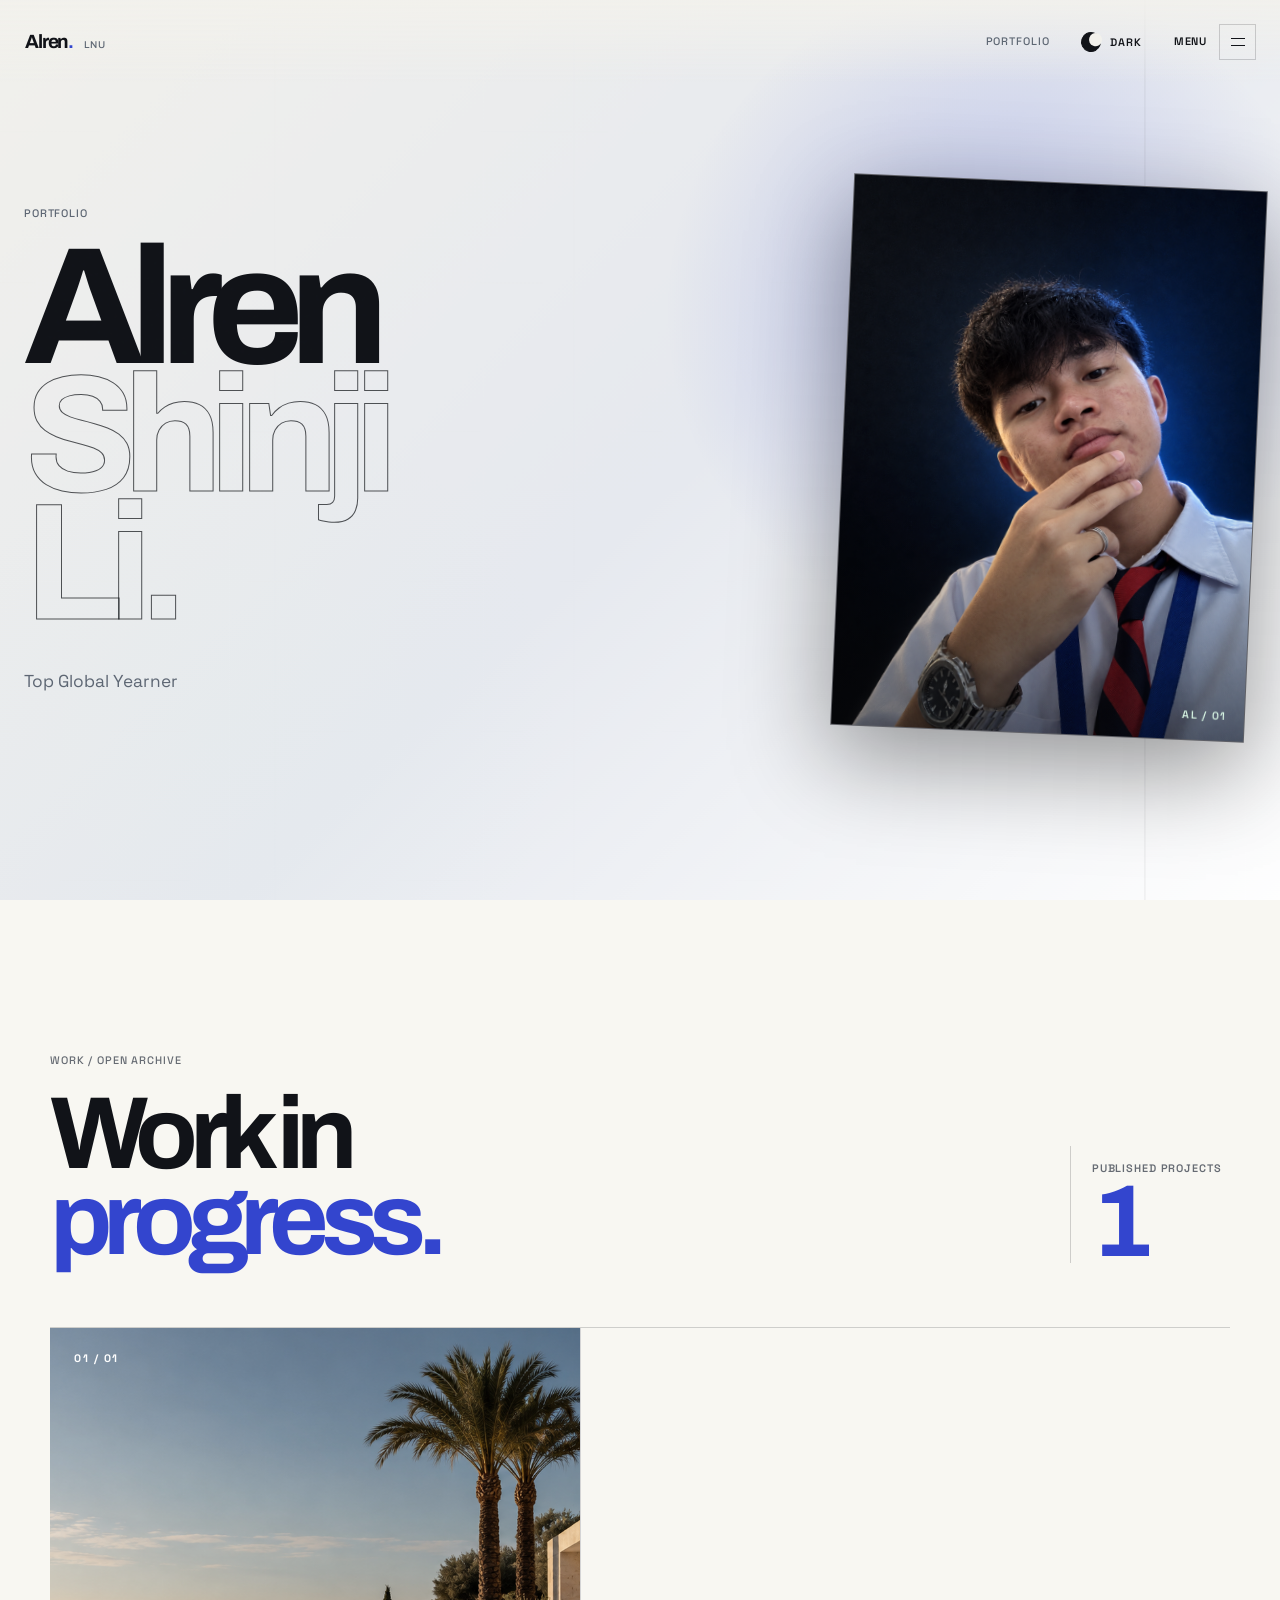
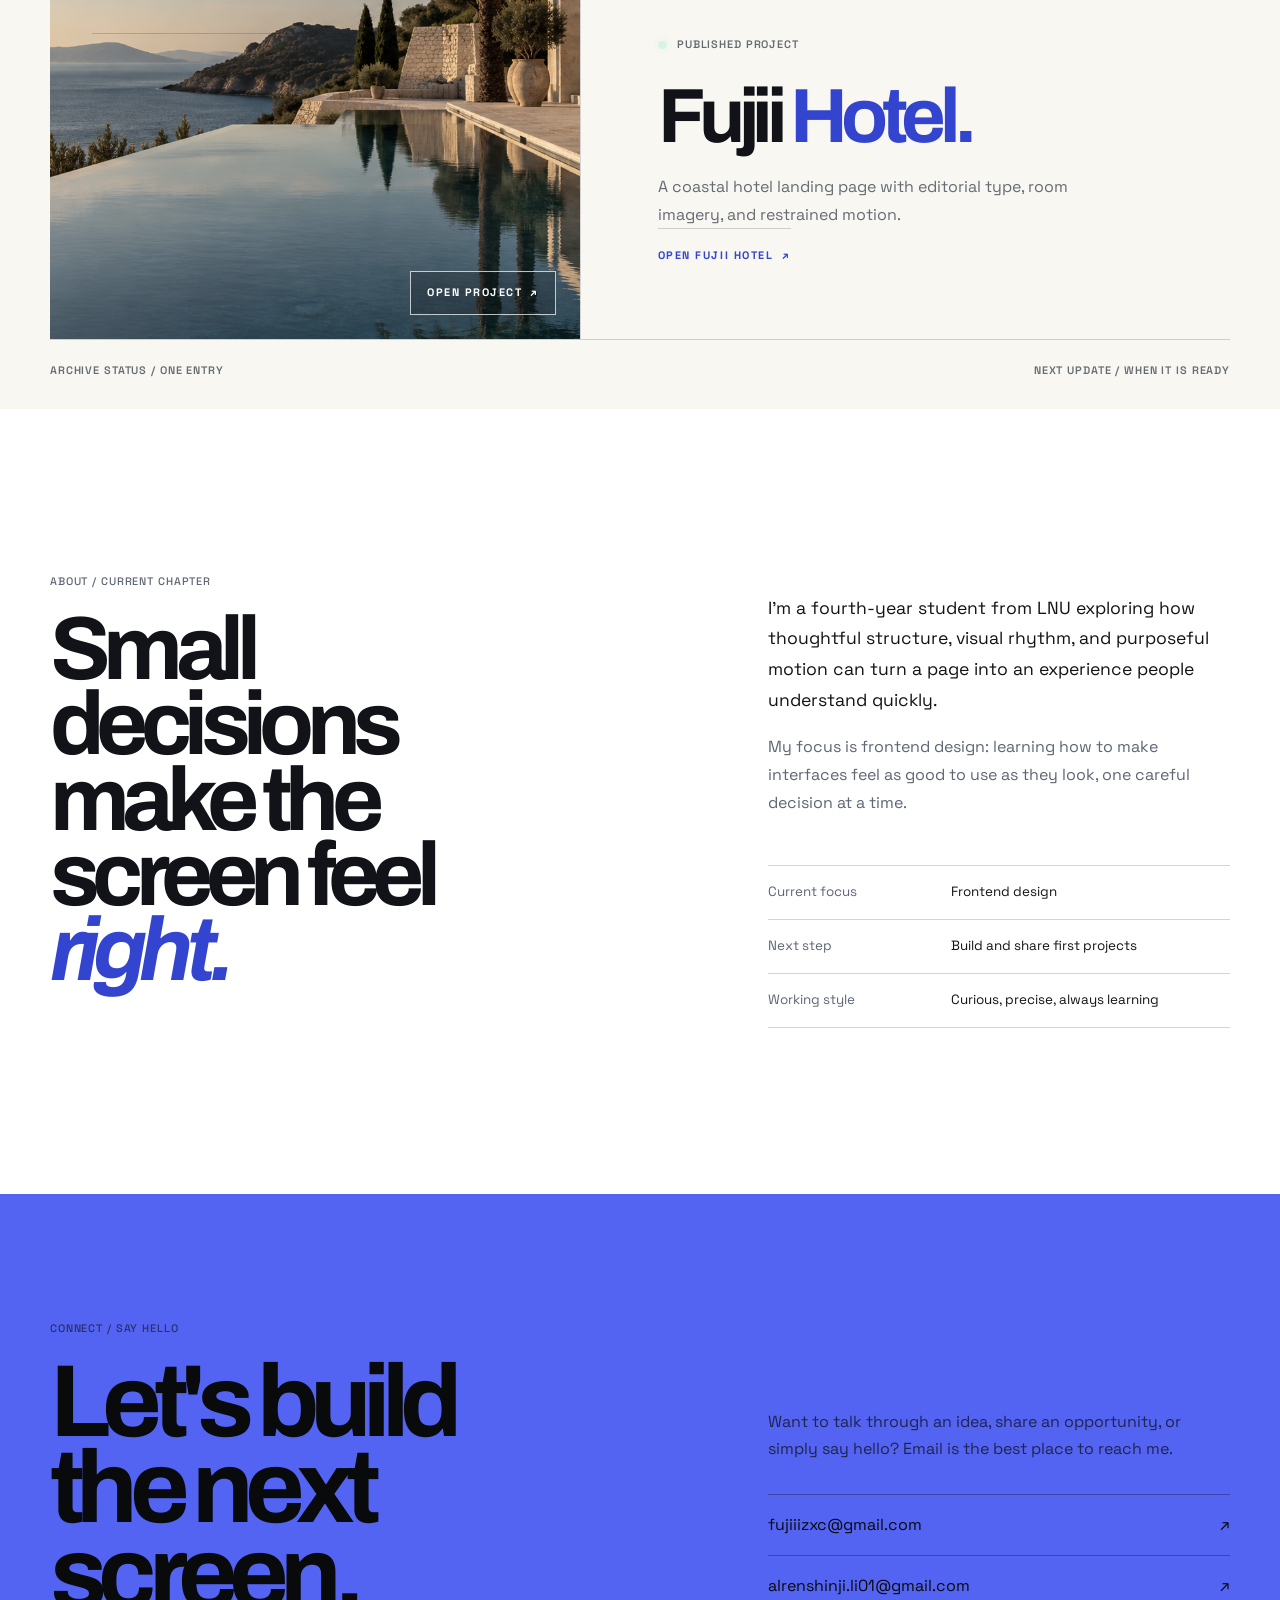
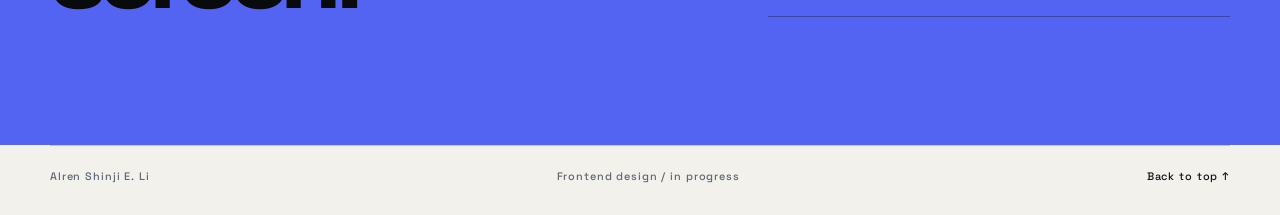
==== Portfolio-Website/index.html @ d0b60530 "Add Hotel project to portfolio" ====
<!doctype html>
<html lang="en" class="no-js" data-theme="dark">
  <head>
    <meta charset="UTF-8" />
    <meta name="viewport" content="width=device-width, initial-scale=1.0" />
    <meta
      name="description"
      content="Portfolio of Alren Shinji E. Li, a fourth-year LNU student focused on frontend design."
    />
    <meta name="theme-color" content="#090a0c" />
    <title>Alren Shinji E. Li — Frontend Design</title>
    <link rel="preconnect" href="https://fonts.googleapis.com" />
    <link rel="preconnect" href="https://fonts.gstatic.com" crossorigin />
    <link
      href="https://fonts.googleapis.com/css2?family=Archivo:wght@400;500;600;700&family=Space+Grotesk:wght@400;500;600;700&display=swap"
      rel="stylesheet"
    />
    <link rel="stylesheet" href="styles.css" />
    <script src="script.js" defer></script>
  </head>

  <body>
    <a class="skip-link" href="#main-content">Skip to content</a>
    <div class="page-noise" aria-hidden="true"></div>

    <header class="site-header">
      <div class="header-inner">
        <a class="brand" href="#top" aria-label="Alren Shinji E. Li home">
          <span class="brand-name">Alren<span class="brand-dot">.</span></span>
          <span class="brand-role">LNU</span>
        </a>

        <p class="header-date">Portfolio</p>

        <button
          class="theme-toggle"
          type="button"
          data-theme-toggle
          aria-pressed="false"
          aria-label="Switch to light mode"
        >
          <span class="theme-toggle-mark" aria-hidden="true"></span>
          <span class="theme-toggle-label" data-theme-label>Light</span>
        </button>

        <button
          class="menu-toggle"
          type="button"
          aria-expanded="false"
          aria-controls="site-menu"
          aria-label="Open menu"
        >
          <span class="menu-toggle-label">Menu</span>
          <span class="menu-toggle-icon" aria-hidden="true"><i></i><i></i></span>
        </button>
      </div>

      <nav class="site-menu" id="site-menu" aria-label="Main navigation">
        <div class="site-menu-inner">
          <div class="menu-aside">
            <p class="menu-kicker">Navigation</p>
            <p class="menu-note">Move through the current chapter, one section at a time.</p>
            <p class="menu-theme-state">
              Appearance / <span data-theme-status>Dark</span>
            </p>
          </div>

          <div class="menu-links">
            <a class="menu-link" href="#work">
              <span class="menu-link-index">01</span>
              <span class="menu-link-main">Work</span>
              <span class="menu-link-description">Open archive</span>
              <span class="menu-link-arrow" aria-hidden="true">&#8599;</span>
            </a>
            <a class="menu-link" href="#about">
              <span class="menu-link-index">02</span>
              <span class="menu-link-main">About</span>
              <span class="menu-link-description">Current chapter</span>
              <span class="menu-link-arrow" aria-hidden="true">&#8599;</span>
            </a>
            <a class="menu-link" href="#contact">
              <span class="menu-link-index">03</span>
              <span class="menu-link-main">Connect</span>
              <span class="menu-link-description">Start a conversation</span>
              <span class="menu-link-arrow" aria-hidden="true">&#8599;</span>
            </a>
          </div>

          <div class="menu-footer">
            <span>Alren Shinji E. Li</span>
            <a
              href="https://mail.google.com/mail/?view=cm&amp;fs=1&amp;to=fujiiizxc%40gmail.com"
              target="_blank"
              rel="noopener noreferrer"
            >Email me</a>
          </div>
        </div>
      </nav>
    </header>

    <main id="main-content">
      <section class="hero" id="top" aria-labelledby="hero-title">
        <div class="hero-backdrop" aria-hidden="true"></div>
        <div class="hero-grid">
          <div class="hero-copy">
            <p class="eyebrow" data-reveal>Portfolio</p>
            <h1 id="hero-title" data-reveal>
              Alren
              <span class="hero-outline">Shinji<br />Li.</span>
            </h1>
            <p class="hero-dek" data-reveal>
              Top Global Yearner
            </p>
          </div>

          <div class="hero-media-wrap" data-reveal>
            <div class="hero-media-frame" data-tilt>
              <img
                src="assets/alren-hero.png"
                alt="Portrait of Alren Shinji E. Li"
                width="1024"
                height="1365"
              />
              <div class="hero-media-overlay" aria-hidden="true"></div>
              <div class="hero-media-mark" aria-hidden="true">AL / 01</div>
            </div>
          </div>
        </div>
      </section>

      <section class="work-section" id="work" aria-labelledby="work-title">
        <div class="section-inner">
          <div class="work-heading" data-reveal>
            <div>
              <p class="eyebrow">Work / open archive</p>
              <h2 id="work-title">Work in <em>progress.</em></h2>
            </div>
      <div class="work-count" aria-label="One published project">
        <span>Published projects</span>
        <strong>1</strong>
      </div>
    </div>

    <a
      class="work-board project-board"
      data-reveal
      href="../Hotel/index.html"
      aria-label="Open Fujii Hotel project"
    >
      <div class="work-board-visual project-board-visual">
        <img
          src="../Hotel/assets/hotel-hero.png"
          alt="Sunlit coastal terrace and infinity pool at Fujii Hotel"
          width="1536"
          height="864"
        />
        <span class="project-board-index">01 / 01</span>
        <span class="project-board-open">Open project <span aria-hidden="true">&#8599;</span></span>
      </div>
      <div class="work-board-copy project-board-copy">
        <p class="work-status"><span class="work-status-dot"></span>Published project</p>
        <h3>Fujii <em>Hotel.</em></h3>
        <p>A coastal hotel landing page with editorial type, room imagery, and restrained motion.</p>
        <span class="project-board-cta">Open Fujii Hotel <span aria-hidden="true">&#8599;</span></span>
      </div>
    </a>

    <div class="work-footer" data-reveal>
      <span>Archive status / one entry</span>
      <span>Next update / when it is ready</span>
    </div>
        </div>
      </section>

      <section class="about-section" id="about" aria-labelledby="about-title">
        <div class="section-inner about-layout">
          <div class="about-statement" data-reveal>
            <p class="eyebrow">About / current chapter</p>
            <h2 id="about-title">Small decisions make the screen feel <em>right.</em></h2>
          </div>

          <div class="about-copy" data-reveal>
            <p class="about-lead">
              I&#39;m a fourth-year student from LNU exploring how thoughtful structure, visual rhythm,
              and purposeful motion can turn a page into an experience people understand quickly.
            </p>
            <p>
              My focus is frontend design: learning how to make interfaces feel as good to use as
              they look, one careful decision at a time.
            </p>
            <dl class="about-facts">
              <div>
                <dt>Current focus</dt>
                <dd>Frontend design</dd>
              </div>
              <div>
                <dt>Next step</dt>
                <dd>Build and share first projects</dd>
              </div>
              <div>
                <dt>Working style</dt>
                <dd>Curious, precise, always learning</dd>
              </div>
            </dl>
          </div>
        </div>
      </section>

      <section class="contact-section" id="contact" aria-labelledby="contact-title">
        <div class="section-inner contact-layout" data-reveal>
          <div>
            <p class="eyebrow">Connect / say hello</p>
            <h2 id="contact-title">Let&#39;s build the next screen.</h2>
          </div>
          <div class="contact-copy">
            <p>
              Want to talk through an idea, share an opportunity, or simply say hello? Email is the
              best place to reach me.
            </p>
            <div class="email-list">
              <a
                href="https://mail.google.com/mail/?view=cm&amp;fs=1&amp;to=fujiiizxc%40gmail.com"
                target="_blank"
                rel="noopener noreferrer"
              >fujiiizxc@gmail.com <span aria-hidden="true">&#8599;</span></a>
              <a
                href="https://mail.google.com/mail/?view=cm&amp;fs=1&amp;to=alrenshinji.li01%40gmail.com"
                target="_blank"
                rel="noopener noreferrer"
              >alrenshinji.li01@gmail.com <span aria-hidden="true">&#8599;</span></a>
            </div>
          </div>
        </div>
      </section>
    </main>

    <footer class="site-footer">
      <div class="footer-inner">
        <span>Alren Shinji E. Li</span>
        <span>Frontend design / in progress</span>
        <a href="#top">Back to top &#8593;</a>
      </div>
    </footer>
  </body>
</html>
---- Portfolio-Website/styles.css ----
:root {
  color-scheme: dark;
  --night: #090a0c;
  --night-soft: #111318;
  --ink: #f1f1ed;
  --ink-dark: #111318;
  --muted: #9299a6;
  --line-dark: rgba(241, 241, 237, 0.18);
  --paper: #efeee9;
  --paper-soft: #f8f7f2;
  --line-light: rgba(17, 19, 24, 0.2);
  --blue: #6171ff;
  --blue-deep: #4756eb;
  --blue-soft: #bac2ff;
  --green: #c9f4dc;
  --accent-ink: #090a0c;
  --outline-ink: rgba(241, 241, 237, 0.75);
  --hero-mid: #10121a;
  --font-display: 'Archivo', Arial, sans-serif;
  --font-body: 'Space Grotesk', Arial, sans-serif;
  --ease-out: cubic-bezier(0.215, 0.61, 0.355, 1);
  --ease: ease;
}

html[data-theme='light'] {
  color-scheme: light;
  --night: #f2f1ec;
  --night-soft: #ffffff;
  --ink: #111318;
  --ink-dark: #111318;
  --muted: #5d6673;
  --line-dark: rgba(17, 19, 24, 0.18);
  --paper: #f8f7f2;
  --paper-soft: #ffffff;
  --line-light: rgba(17, 19, 24, 0.18);
  --blue: #5364f2;
  --blue-deep: #3345ce;
  --blue-soft: #3345ce;
  --green: #d7f5e3;
  --outline-ink: rgba(17, 19, 24, 0.72);
  --hero-mid: #e6e9ef;
}

* {
  box-sizing: border-box;
}

html {
  scroll-behavior: smooth;
  scroll-padding-top: 5rem;
}

body {
  min-width: 320px;
  margin: 0;
  overflow-x: hidden;
  color: var(--ink);
  background: var(--night);
  font-family: var(--font-body);
  font-size: 1rem;
  line-height: 1.55;
  -webkit-font-smoothing: antialiased;
}

::selection {
  color: var(--accent-ink);
  background: var(--green);
}

a {
  color: inherit;
  text-decoration: none;
}

button {
  color: inherit;
  font: inherit;
}

button,
a {
  -webkit-tap-highlight-color: transparent;
}

.page-noise {
  position: fixed;
  z-index: 60;
  inset: 0;
  pointer-events: none;
  opacity: 0.05;
  background-image: url("data:image/svg+xml,%3Csvg viewBox='0 0 180 180' xmlns='http://www.w3.org/2000/svg'%3E%3Cfilter id='n'%3E%3CfeTurbulence type='fractalNoise' baseFrequency='.95' numOctaves='4' stitchTiles='stitch'/%3E%3C/filter%3E%3Crect width='100%25' height='100%25' filter='url(%23n)' opacity='.55'/%3E%3C/svg%3E");
  mix-blend-mode: soft-light;
}

.skip-link {
  position: fixed;
  z-index: 100;
  top: 1rem;
  left: 1rem;
  padding: 0.75rem 1rem;
  color: var(--accent-ink);
  background: var(--green);
  transform: translateY(-180%);
  transition: transform 180ms var(--ease);
}

.skip-link:focus {
  transform: translateY(0);
}

.site-header {
  position: fixed;
  z-index: 50;
  top: 0;
  right: 0;
  left: 0;
  color: var(--ink);
  background: linear-gradient(180deg, rgba(9, 10, 12, 0.82), rgba(9, 10, 12, 0));
  transition: color 180ms var(--ease), background 180ms var(--ease);
}

html[data-theme='light'] .site-header {
  background: linear-gradient(180deg, rgba(242, 241, 236, 0.92), rgba(242, 241, 236, 0));
}

.header-inner {
  display: grid;
  width: min(100% - 48px, 1360px);
  min-height: 84px;
  margin: 0 auto;
  grid-template-columns: 1fr auto auto auto;
  align-items: center;
  gap: 2rem;
}

.brand {
  display: inline-flex;
  align-items: baseline;
  justify-self: start;
  gap: 0.7rem;
  padding: 0.45rem 0.65rem;
  margin: -0.45rem -0.65rem;
  border: 1px solid transparent;
  font-family: var(--font-display);
  transition: border-color 180ms var(--ease), background-color 180ms var(--ease);
}

.brand-name {
  font-size: 1.2rem;
  font-weight: 700;
  letter-spacing: -0.06em;
}

.brand-dot {
  color: var(--blue-soft);
}

.brand-role,
.header-date,
.menu-toggle-label,
.eyebrow,
.hero-meta,
.media-caption,
.hero-bottom,
.footer-inner,
.menu-kicker,
.menu-footer {
  font-size: 0.68rem;
  font-weight: 600;
  letter-spacing: 0.08em;
  line-height: 1.2;
  text-transform: uppercase;
}

.brand-role {
  color: var(--muted);
  font-size: 0.62rem;
  font-weight: 500;
}

.header-date {
  justify-self: center;
  margin: 0;
  color: var(--muted);
  font-weight: 500;
}

.menu-toggle {
  display: inline-flex;
  align-items: center;
  justify-self: end;
  gap: 0.75rem;
  min-width: 44px;
  min-height: 44px;
  padding: 0.65rem 0;
  border: 0;
  background: transparent;
  cursor: pointer;
  font-size: 0.68rem;
  letter-spacing: 0.08em;
  text-transform: uppercase;
}

.menu-toggle-icon {
  display: grid;
  width: 2.3rem;
  height: 2.3rem;
  align-content: center;
  gap: 0.35rem;
  padding: 0 0.65rem;
  border: 1px solid var(--line-dark);
}

.menu-toggle-icon i {
  display: block;
  width: 100%;
  height: 1px;
  background: currentColor;
  transition: transform 180ms var(--ease), opacity 180ms var(--ease);
}

.menu-open .menu-toggle-icon i:first-child {
  transform: translateY(3px) rotate(45deg);
}

.menu-open .menu-toggle-icon i:last-child {
  transform: translateY(-3px) rotate(-45deg);
}

.theme-toggle {
  display: inline-flex;
  min-width: 44px;
  min-height: 44px;
  align-items: center;
  justify-self: end;
  gap: 0.55rem;
  padding: 0.55rem 0;
  border: 0;
  background: transparent;
  cursor: pointer;
  font-size: 0.68rem;
  font-weight: 600;
  letter-spacing: 0.08em;
  text-transform: uppercase;
}

.theme-toggle-mark {
  position: relative;
  display: block;
  width: 1.25rem;
  height: 1.25rem;
  border: 1px solid currentColor;
  border-radius: 50%;
  transition: background-color 180ms var(--ease), transform 180ms var(--ease);
}

.theme-toggle-mark::after {
  position: absolute;
  top: -0.22rem;
  right: -0.22rem;
  width: 0.78rem;
  height: 0.78rem;
  content: '';
  border-radius: 50%;
  background: var(--night);
  transition: transform 180ms var(--ease), background-color 180ms var(--ease);
}

html[data-theme='light'] .theme-toggle-mark {
  background: currentColor;
  transform: rotate(18deg);
}

html[data-theme='light'] .theme-toggle-mark::after {
  transform: translate(-0.18rem, 0.18rem);
}

.site-menu {
  position: fixed;
  z-index: -1;
  inset: 0;
  display: flex;
  justify-content: flex-end;
  visibility: hidden;
  color: var(--ink);
  background: rgba(9, 10, 12, 0.66);
  backdrop-filter: blur(12px);
  opacity: 0;
  pointer-events: none;
  transform: translateY(-12px);
  transition: opacity 220ms var(--ease-out), transform 220ms var(--ease-out), visibility 220ms;
}

html[data-theme='light'] .site-menu {
  background: rgba(242, 241, 236, 0.68);
}

.menu-open .site-menu {
  z-index: -1;
  visibility: visible;
  opacity: 1;
  pointer-events: auto;
  transform: translateY(0);
}

.site-menu-inner {
  position: relative;
  display: grid;
  width: min(100%, 1040px);
  min-height: 100%;
  margin-left: auto;
  grid-template-columns: minmax(150px, 0.55fr) minmax(0, 1.45fr);
  grid-template-rows: 1fr auto;
  gap: 2rem 5vw;
  padding: clamp(7rem, 14vh, 10rem) clamp(24px, 6vw, 96px) 2.5rem;
  border-left: 1px solid var(--line-dark);
  background: var(--night-soft);
  transform: translateX(18px);
  transition: transform 260ms var(--ease-out);
}

.menu-open .site-menu-inner {
  transform: translateX(0);
}

.menu-kicker {
  margin: 0 0 2rem;
  color: var(--muted);
}

.menu-aside {
  display: flex;
  max-width: 12rem;
  flex-direction: column;
}

.menu-note {
  max-width: 12rem;
  margin: 0;
  color: var(--muted);
  font-size: 0.9rem;
  line-height: 1.55;
}

.menu-theme-state {
  margin: auto 0 0;
  color: var(--muted);
  font-size: 0.68rem;
  font-weight: 600;
  letter-spacing: 0.08em;
  text-transform: uppercase;
}

.menu-theme-state span {
  color: var(--ink);
}

.menu-links {
  align-self: center;
}

.menu-link {
  display: flex;
  align-items: baseline;
  gap: clamp(0.8rem, 2vw, 2rem);
  padding: 1.1rem 0;
  border-bottom: 1px solid var(--line-dark);
  font-family: var(--font-display);
  font-size: clamp(2.8rem, 6.8vw, 6.8rem);
  font-weight: 700;
  letter-spacing: -0.09em;
  line-height: 0.92;
  transition: color 180ms var(--ease), padding-left 180ms var(--ease), border-color 180ms var(--ease);
}

.menu-link-index {
  min-width: 2.1rem;
  color: var(--muted);
  font-family: var(--font-body);
  font-size: 0.7rem;
  font-weight: 600;
  letter-spacing: 0;
}

.menu-link-main {
  flex: 1;
}

.menu-link-description {
  max-width: 8rem;
  color: var(--muted);
  font-family: var(--font-body);
  font-size: 0.68rem;
  font-weight: 500;
  letter-spacing: 0.02em;
  line-height: 1.35;
  text-transform: uppercase;
}

.menu-link-arrow {
  color: var(--blue-soft);
  font-family: var(--font-body);
  font-size: 1.2rem;
  font-weight: 400;
  letter-spacing: 0;
  transition: transform 180ms var(--ease);
}

.menu-link:focus-visible {
  padding-left: 0.7rem;
  color: var(--ink);
}

.menu-link:focus-visible .menu-link-arrow {
  transform: translate(0.25rem, -0.25rem);
}

@media (hover: hover) and (pointer: fine) {
  .menu-link:hover {
    padding-left: 0.7rem;
    color: var(--ink);
  }

  .menu-link:hover .menu-link-arrow {
    transform: translate(0.25rem, -0.25rem);
  }
}

.menu-footer {
  display: flex;
  grid-column: 1 / -1;
  align-self: end;
  justify-content: space-between;
  gap: 1rem;
  padding-top: 1.5rem;
  border-top: 1px solid var(--line-dark);
  color: var(--muted);
}

.menu-footer a {
  color: var(--ink);
  text-decoration: underline;
  text-underline-offset: 0.25rem;
}

.hero {
  position: relative;
  display: grid;
  min-height: 100svh;
  align-items: center;
  overflow: hidden;
  background: var(--night);
}

.hero-backdrop {
  position: absolute;
  inset: 0;
  background:
    radial-gradient(circle at 77% 35%, rgba(57, 78, 220, 0.26), transparent 28%),
    radial-gradient(circle at 19% 80%, rgba(201, 244, 220, 0.05), transparent 26%),
    linear-gradient(135deg, var(--night) 0%, var(--hero-mid) 52%, var(--night-soft) 100%);
  transform: translate3d(0, var(--hero-shift, 0px), 0) scale(1.04);
  will-change: transform;
}

.hero-backdrop::before,
.hero-backdrop::after {
  position: absolute;
  content: '';
  pointer-events: none;
}

.hero-backdrop::before {
  inset: 0;
  opacity: 0.5;
  background-image: linear-gradient(rgba(241, 241, 237, 0.06) 1px, transparent 1px),
    linear-gradient(90deg, rgba(241, 241, 237, 0.06) 1px, transparent 1px);
  background-size: 9rem 9rem;
  mask-image: linear-gradient(90deg, black, transparent 76%);
}

.hero-backdrop::after {
  top: 0;
  right: 12%;
  bottom: 0;
  width: 1px;
  background: var(--line-dark);
  box-shadow: 9rem 0 0 var(--line-dark);
  opacity: 0.42;
}

.hero-grid {
  position: relative;
  z-index: 1;
  display: grid;
  width: min(100% - 48px, 1360px);
  min-height: 100svh;
  margin: 0 auto;
  grid-template-columns: minmax(0, 1.25fr) minmax(320px, 0.75fr);
  align-items: center;
  gap: clamp(3rem, 10vw, 12rem);
  padding: 8rem 0 5rem;
}

.hero-copy {
  max-width: 820px;
}

.eyebrow {
  margin: 0 0 1.5rem;
  color: var(--muted);
  font-weight: 500;
}

.hero h1,
h2,
h3 {
  margin-top: 0;
  font-family: var(--font-display);
  font-weight: 700;
  letter-spacing: -0.085em;
}

.hero h1 {
  max-width: 8.5ch;
  margin-bottom: 2.4rem;
  color: var(--ink);
  font-size: clamp(5rem, 13vw, 13rem);
  line-height: 0.77;
}

.hero-outline {
  color: transparent;
  -webkit-text-stroke: 1px var(--outline-ink);
}

.hero-dek {
  max-width: 28rem;
  margin: 0 0 2.8rem;
  color: var(--muted);
  font-size: clamp(1rem, 1.35vw, 1.16rem);
  line-height: 1.7;
}

.hero-meta {
  display: flex;
  align-items: center;
  gap: 1rem;
  width: fit-content;
  padding-top: 1rem;
  border-top: 1px solid var(--line-dark);
  color: var(--muted);
}

.hero-meta strong {
  color: var(--ink);
  font-weight: 500;
  letter-spacing: 0.03em;
  text-transform: none;
}

.hero-media-wrap {
  position: relative;
  width: min(100%, 470px);
  justify-self: end;
  padding-bottom: 2rem;
}

.hero-media-frame {
  position: relative;
  width: 100%;
  aspect-ratio: 0.75;
  overflow: hidden;
  border: 1px solid rgba(241, 241, 237, 0.35);
  background: #11131d;
  box-shadow: 0 30px 90px rgba(0, 0, 0, 0.4);
  transform: perspective(1100px) rotate(2.5deg) translate3d(var(--pointer-x, 0px), var(--pointer-y, 0px), 0);
  transition: transform 240ms var(--ease-out);
  will-change: transform;
}

.hero-media-frame img {
  width: 100%;
  height: 100%;
  object-fit: cover;
  object-position: center center;
  filter: saturate(0.92) contrast(1.04);
  transform: scale(1.03);
  transition: transform 500ms var(--ease-out);
}

@media (hover: hover) and (pointer: fine) {
  .hero-media-frame:hover img {
    transform: scale(1.07);
  }
}

.hero-media-overlay {
  position: absolute;
  inset: 0;
  background: linear-gradient(180deg, transparent 55%, rgba(9, 10, 12, 0.52));
  pointer-events: none;
}

.hero-media-mark {
  position: absolute;
  right: 1.1rem;
  bottom: 1rem;
  color: var(--green);
  font-family: var(--font-body);
  font-size: 0.68rem;
  font-weight: 600;
  letter-spacing: 0.12em;
}

.media-caption {
  display: flex;
  justify-content: space-between;
  gap: 1rem;
  margin-top: 0.8rem;
  color: var(--muted);
  font-size: 0.62rem;
}

.hero-bottom {
  position: absolute;
  z-index: 2;
  right: 24px;
  bottom: 1.8rem;
  left: 24px;
  display: grid;
  grid-template-columns: auto 1fr auto;
  align-items: center;
  gap: 1rem;
  color: var(--muted);
  font-weight: 500;
}

.scroll-line {
  position: relative;
  display: block;
  height: 1px;
  background: var(--line-dark);
}

.scroll-line::after {
  position: absolute;
  top: -1px;
  left: 0;
  width: 28%;
  height: 3px;
  content: '';
  background: var(--blue);
  animation: scroll-pulse 2.4s ease-in-out infinite;
}

.hero-bottom-note {
  max-width: 240px;
  text-align: right;
  text-transform: none;
}

.work-section {
  --work-bg: var(--night-soft);
  --work-surface: #171b24;
  --work-ink: var(--ink);
  --work-muted: #9ca5b3;
  --work-line: var(--line-dark);
  --work-accent: var(--blue-soft);
  color: var(--work-ink);
  background: var(--work-bg);
  transition: color 220ms var(--ease), background-color 220ms var(--ease);
}

html[data-theme='light'] .work-section {
  --work-bg: var(--paper);
  --work-surface: var(--paper-soft);
  --work-ink: var(--ink-dark);
  --work-muted: #666b73;
  --work-line: var(--line-light);
  --work-accent: var(--blue-deep);
}

.section-inner {
  width: min(100% - 48px, 1180px);
  margin: 0 auto;
}

.work-heading {
  display: grid;
  grid-template-columns: minmax(0, 1.12fr) minmax(250px, 0.88fr);
  align-items: end;
  gap: 5rem;
  padding: clamp(6rem, 12vw, 10rem) 0 4rem;
  border-bottom: 1px solid var(--work-line);
}

.work-heading .eyebrow {
  margin: 0 0 1.5rem;
  color: var(--work-muted);
}

.work-heading h2 {
  max-width: 8.7ch;
  margin-bottom: 0;
  color: var(--work-ink);
}

h2 {
  margin-bottom: 0;
  font-size: clamp(3.8rem, 8vw, 8.5rem);
  line-height: 0.84;
}

.work-heading h2 em,
.work-board-copy h3 em {
  color: var(--work-accent);
  font-style: normal;
}

.work-count {
  display: grid;
  justify-self: end;
  min-width: 10rem;
  align-self: end;
  gap: 0.65rem;
  padding: 1rem 0 0.2rem 1.3rem;
  border-left: 1px solid var(--work-line);
}

.work-count span,
.work-footer,
.work-status,
.work-board-caption {
  color: var(--work-muted);
  font-size: 0.68rem;
  font-weight: 600;
  letter-spacing: 0.08em;
  line-height: 1.2;
  text-transform: uppercase;
}

.work-count strong {
  color: var(--work-accent);
  font-family: var(--font-display);
  font-size: clamp(4rem, 8vw, 7rem);
  font-weight: 700;
  letter-spacing: -0.1em;
  line-height: 0.72;
}

.work-board {
  display: grid;
  grid-template-columns: minmax(240px, 0.9fr) minmax(0, 1.1fr);
  min-height: min(68vh, 620px);
  border-bottom: 1px solid var(--work-line);
}

.project-board {
  color: inherit;
  text-decoration: none;
  cursor: pointer;
  transition: background-color 400ms var(--ease);
}

.project-board:focus-visible {
  outline: 2px solid var(--work-accent);
  outline-offset: 6px;
}

.work-board-visual {
  position: relative;
  display: grid;
  overflow: hidden;
  min-height: 360px;
  place-items: center;
  border-right: 1px solid var(--work-line);
  background: var(--work-surface);
}

.project-board-visual {
  isolation: isolate;
  padding: 0;
}

.project-board-visual::before {
  display: none;
}

.project-board-visual::after {
  top: 0;
  right: 0;
  bottom: 0;
  left: 0;
  z-index: 1;
  height: auto;
  background: linear-gradient(180deg, transparent 42%, rgba(0, 0, 0, 0.62));
}

.project-board-visual img {
  position: absolute;
  inset: 0;
  z-index: 0;
  width: 100%;
  height: 100%;
  object-fit: cover;
  object-position: center;
  filter: saturate(0.84);
  transform: scale(1.01);
  transition: transform 700ms var(--ease), filter 700ms var(--ease);
}

.project-board-index,
.project-board-open {
  position: absolute;
  z-index: 2;
  color: #fff;
  font-size: 0.68rem;
  font-weight: 700;
  letter-spacing: 0.14em;
  line-height: 1.2;
  text-transform: uppercase;
}

.project-board-index {
  top: 1.5rem;
  left: 1.5rem;
}

.project-board-open {
  right: 1.5rem;
  bottom: 1.5rem;
  display: inline-flex;
  align-items: center;
  gap: 0.5rem;
  min-height: 44px;
  padding: 0.75rem 1rem;
  border: 1px solid rgba(255, 255, 255, 0.72);
  background: rgba(10, 12, 16, 0.22);
  transition: color 300ms var(--ease), background-color 300ms var(--ease), border-color 300ms var(--ease);
}

.work-board-visual::before,
.work-board-visual::after {
  position: absolute;
  content: '';
  pointer-events: none;
}

.work-board-visual::before {
  inset: 12%;
  border: 1px solid var(--work-line);
  border-radius: 50%;
  transform: rotate(-16deg) scaleX(1.25);
}

.work-board-visual::after {
  top: 50%;
  right: 8%;
  left: 8%;
  height: 1px;
  background: var(--work-line);
}

.work-board-zero {
  position: relative;
  z-index: 1;
  color: transparent;
  font-family: var(--font-display);
  font-size: clamp(8rem, 22vw, 19rem);
  font-weight: 700;
  letter-spacing: -0.13em;
  line-height: 0.7;
  -webkit-text-stroke: 1px var(--work-accent);
  transform: translateX(-0.12em);
}

.work-board-rule {
  position: absolute;
  top: 15%;
  bottom: 15%;
  left: 50%;
  z-index: 1;
  width: 1px;
  background: var(--work-line);
}

.work-board-caption {
  position: absolute;
  right: 1.5rem;
  bottom: 1.5rem;
  z-index: 1;
}

.work-board-copy {
  display: flex;
  max-width: 38rem;
  flex-direction: column;
  align-self: end;
  padding: clamp(2rem, 6vw, 6rem);
}

.work-status {
  display: inline-flex;
  align-items: center;
  gap: 0.65rem;
  width: fit-content;
  margin: 0 0 2rem;
}

.work-status-dot {
  display: block;
  width: 0.55rem;
  height: 0.55rem;
  border-radius: 50%;
  background: var(--green);
  box-shadow: 0 0 0 5px color-mix(in srgb, var(--green) 16%, transparent);
}

.work-board-copy h3 {
  max-width: 9ch;
  margin: 0 0 1.4rem;
  color: var(--work-ink);
  font-size: clamp(2.8rem, 6vw, 6.3rem);
  line-height: 0.88;
}

.work-board-copy > p:last-child {
  max-width: 28rem;
  margin: 0;
  color: var(--work-muted);
  line-height: 1.7;
}

.project-board-copy > p:last-of-type {
  max-width: 28rem;
  margin: 0;
  color: var(--work-muted);
  line-height: 1.7;
}

.project-board-cta {
  display: inline-flex;
  align-items: center;
  gap: 0.55rem;
  width: fit-content;
  margin-top: auto;
  padding-top: 1.25rem;
  border-top: 1px solid var(--work-line);
  color: var(--work-accent);
  font-size: 0.68rem;
  font-weight: 700;
  letter-spacing: 0.14em;
  line-height: 1.2;
  text-transform: uppercase;
}

@media (hover: hover) and (pointer: fine) {
  .project-board:hover .project-board-visual img {
    filter: saturate(1);
    transform: scale(1.055);
  }

  .project-board:hover .project-board-open {
    border-color: var(--work-accent);
    background: var(--work-accent);
    color: var(--work-bg);
  }
}

.work-footer {
  display: flex;
  justify-content: space-between;
  gap: 1rem;
  padding: 1.5rem 0 2rem;
  color: var(--work-muted);
}

.about-section {
  color: var(--ink);
  background: var(--night-soft);
}

.about-layout {
  display: grid;
  grid-template-columns: minmax(0, 1.1fr) minmax(280px, 0.9fr);
  gap: clamp(4rem, 12vw, 12rem);
  padding: clamp(6rem, 13vw, 12rem) 0;
}

.about-statement h2 {
  max-width: 9.2ch;
  font-size: clamp(3.8rem, 7vw, 7.4rem);
}

.about-statement h2 em {
  color: var(--blue-soft);
}

.about-copy {
  align-self: end;
  max-width: 35rem;
}

.about-copy p {
  color: var(--muted);
  line-height: 1.75;
}

.about-copy .about-lead {
  color: var(--ink);
  font-size: 1.1rem;
}

.about-facts {
  margin: 3rem 0 0;
  border-top: 1px solid var(--line-dark);
}

.about-facts > div {
  display: grid;
  grid-template-columns: 0.75fr 1.25fr;
  gap: 1rem;
  padding: 1rem 0;
  border-bottom: 1px solid var(--line-dark);
}

.about-facts dt,
.about-facts dd {
  margin: 0;
  font-size: 0.84rem;
}

.about-facts dt {
  color: var(--muted);
}

.about-facts dd {
  color: var(--ink);
}

.contact-section {
  color: var(--accent-ink);
  background: var(--blue);
}

.contact-layout {
  display: grid;
  grid-template-columns: minmax(0, 1.1fr) minmax(280px, 0.9fr);
  gap: clamp(4rem, 12vw, 12rem);
  align-items: end;
  padding: clamp(5rem, 10vw, 9rem) 0;
}

.contact-layout h2 {
  max-width: 8.5ch;
  font-size: clamp(4rem, 8vw, 8rem);
}

.contact-layout .eyebrow {
  color: rgba(9, 10, 12, 0.58);
}

.contact-copy {
  max-width: 34rem;
}

.contact-copy > p {
  margin: 0 0 2rem;
  color: rgba(9, 10, 12, 0.7);
  line-height: 1.7;
}

.email-list {
  border-top: 1px solid rgba(9, 10, 12, 0.32);
}

.email-list a {
  display: flex;
  align-items: center;
  justify-content: space-between;
  gap: 1rem;
  padding: 1.1rem 0;
  border-bottom: 1px solid rgba(9, 10, 12, 0.32);
  font-size: clamp(0.82rem, 1.5vw, 1rem);
  transition: padding 180ms var(--ease), color 180ms var(--ease);
}

.email-list a:hover {
  padding-left: 0.5rem;
  color: var(--ink);
}

.site-footer {
  color: var(--muted);
  background: var(--night);
}

.footer-inner {
  display: flex;
  width: min(100% - 48px, 1180px);
  justify-content: space-between;
  gap: 1rem;
  margin: 0 auto;
  padding: 1.5rem 0 2rem;
  border-top: 1px solid var(--line-dark);
  font-weight: 500;
  text-transform: none;
}

.footer-inner a {
  color: var(--ink);
}

.js [data-reveal] {
  opacity: 0;
  transform: translateY(18px);
}

.js [data-reveal].is-visible {
  opacity: 1;
  transform: translateY(0);
  transition: opacity 520ms var(--ease-out), transform 520ms var(--ease-out);
}

.js .hero-copy [data-reveal]:nth-child(2) {
  transition-delay: 90ms;
}

.js .hero-copy [data-reveal]:nth-child(3) {
  transition-delay: 150ms;
}

.js .hero-copy [data-reveal]:nth-child(4) {
  transition-delay: 210ms;
}

.js .hero-media-wrap {
  transition-delay: 160ms;
}

@keyframes scroll-pulse {
  0%,
  100% {
    opacity: 0.35;
    transform: scaleX(0.75);
    transform-origin: left;
  }
  50% {
    opacity: 1;
    transform: scaleX(1);
    transform-origin: left;
  }
}

a:focus-visible,
button:focus-visible {
  outline: 3px solid var(--green);
  outline-offset: 5px;
}

.work-section a:focus-visible,
.contact-section a:focus-visible {
  outline-color: var(--ink-dark);
}

@media (max-width: 900px) {
  .hero-grid {
    grid-template-columns: minmax(0, 1fr) minmax(260px, 0.7fr);
    gap: 3rem;
  }

  .hero h1 {
    font-size: clamp(5rem, 13vw, 8rem);
  }

  .work-heading,
  .about-layout,
  .contact-layout {
    gap: 3rem;
  }

  .work-board {
    grid-template-columns: 1fr;
  }

  .work-board-visual {
    min-height: 320px;
    border-right: 0;
    border-bottom: 1px solid var(--work-line);
  }
}

@media (max-width: 680px) {
  .header-inner,
  .hero-grid,
  .section-inner,
  .footer-inner {
    width: min(100% - 36px, 560px);
  }

  .header-inner {
    min-height: 72px;
    grid-template-columns: 1fr auto auto;
  }

  .header-date,
  .brand-role,
  .theme-toggle-label {
    display: none;
  }

  .theme-toggle {
    justify-self: end;
  }

  .site-menu-inner {
    width: 100%;
    grid-template-columns: 1fr;
    grid-template-rows: auto 1fr auto;
    gap: 2rem;
    padding: 6rem 18px 1.5rem;
    border-left: 0;
  }

  .menu-aside {
    max-width: none;
  }

  .menu-note {
    max-width: 18rem;
  }

  .menu-theme-state {
    margin-top: 1.5rem;
  }

  .menu-link-description {
    display: none;
  }

  .menu-link {
    font-size: clamp(3rem, 15vw, 5.5rem);
  }

  .hero-grid {
    min-height: auto;
    grid-template-columns: 1fr;
    gap: 4rem;
    padding: 8rem 0 7rem;
  }

  .hero h1 {
    max-width: 8ch;
    margin-bottom: 1.8rem;
    font-size: clamp(4.8rem, 21vw, 7.6rem);
  }

  .hero-dek {
    max-width: 26rem;
    margin-bottom: 2rem;
  }

  .hero-media-wrap {
    width: min(100%, 430px);
    justify-self: center;
  }

  .hero-bottom {
    right: 18px;
    bottom: 1.2rem;
    left: 18px;
    grid-template-columns: auto 1fr;
  }

  .hero-bottom-note {
    display: none;
  }

  .work-heading,
  .about-layout,
  .contact-layout {
    grid-template-columns: 1fr;
    gap: 2.7rem;
  }

  .work-heading {
    padding: 5.5rem 0 3rem;
  }

  .work-count {
    width: 100%;
    justify-self: stretch;
    grid-template-columns: 1fr auto;
    align-items: end;
    padding: 1rem 0 0;
    border-top: 1px solid var(--work-line);
    border-left: 0;
  }

  h2,
  .about-statement h2,
  .contact-layout h2 {
    max-width: 10ch;
    font-size: clamp(3.6rem, 17vw, 6.2rem);
  }

  .work-board {
    min-height: auto;
  }

  .work-board-visual {
    min-height: 260px;
  }

  .work-board-copy {
    padding: 3rem 0 4rem;
  }

  .work-footer {
    align-items: flex-start;
    flex-direction: column;
    gap: 0.7rem;
  }

  .about-layout,
  .contact-layout {
    padding: 5.5rem 0;
  }

  .about-facts > div {
    grid-template-columns: 0.9fr 1.1fr;
  }

  .footer-inner {
    align-items: flex-start;
    flex-direction: column;
    line-height: 1.4;
  }

}

@media (prefers-reduced-motion: reduce) {
  html {
    scroll-behavior: auto;
  }

  .skip-link,
  .site-header,
  .brand,
  .menu-toggle-icon i,
  .theme-toggle-mark,
  .theme-toggle-mark::after,
  .site-menu,
  .site-menu-inner,
  .menu-link,
  .menu-link-arrow,
  .hero-backdrop,
  .hero-media-frame,
  .hero-media-frame img,
  .scroll-line::after,
  .work-section,
  .project-board,
  .project-board-visual img,
  .project-board-open,
  .email-list a,
  .js [data-reveal],
  .js [data-reveal].is-visible {
    animation: none;
    transition: none;
  }

  .js [data-reveal],
  .js [data-reveal].is-visible {
    opacity: 1;
    transform: none;
  }

  .project-board:hover .project-board-visual img {
    filter: saturate(0.84);
    transform: scale(1.01);
  }
}
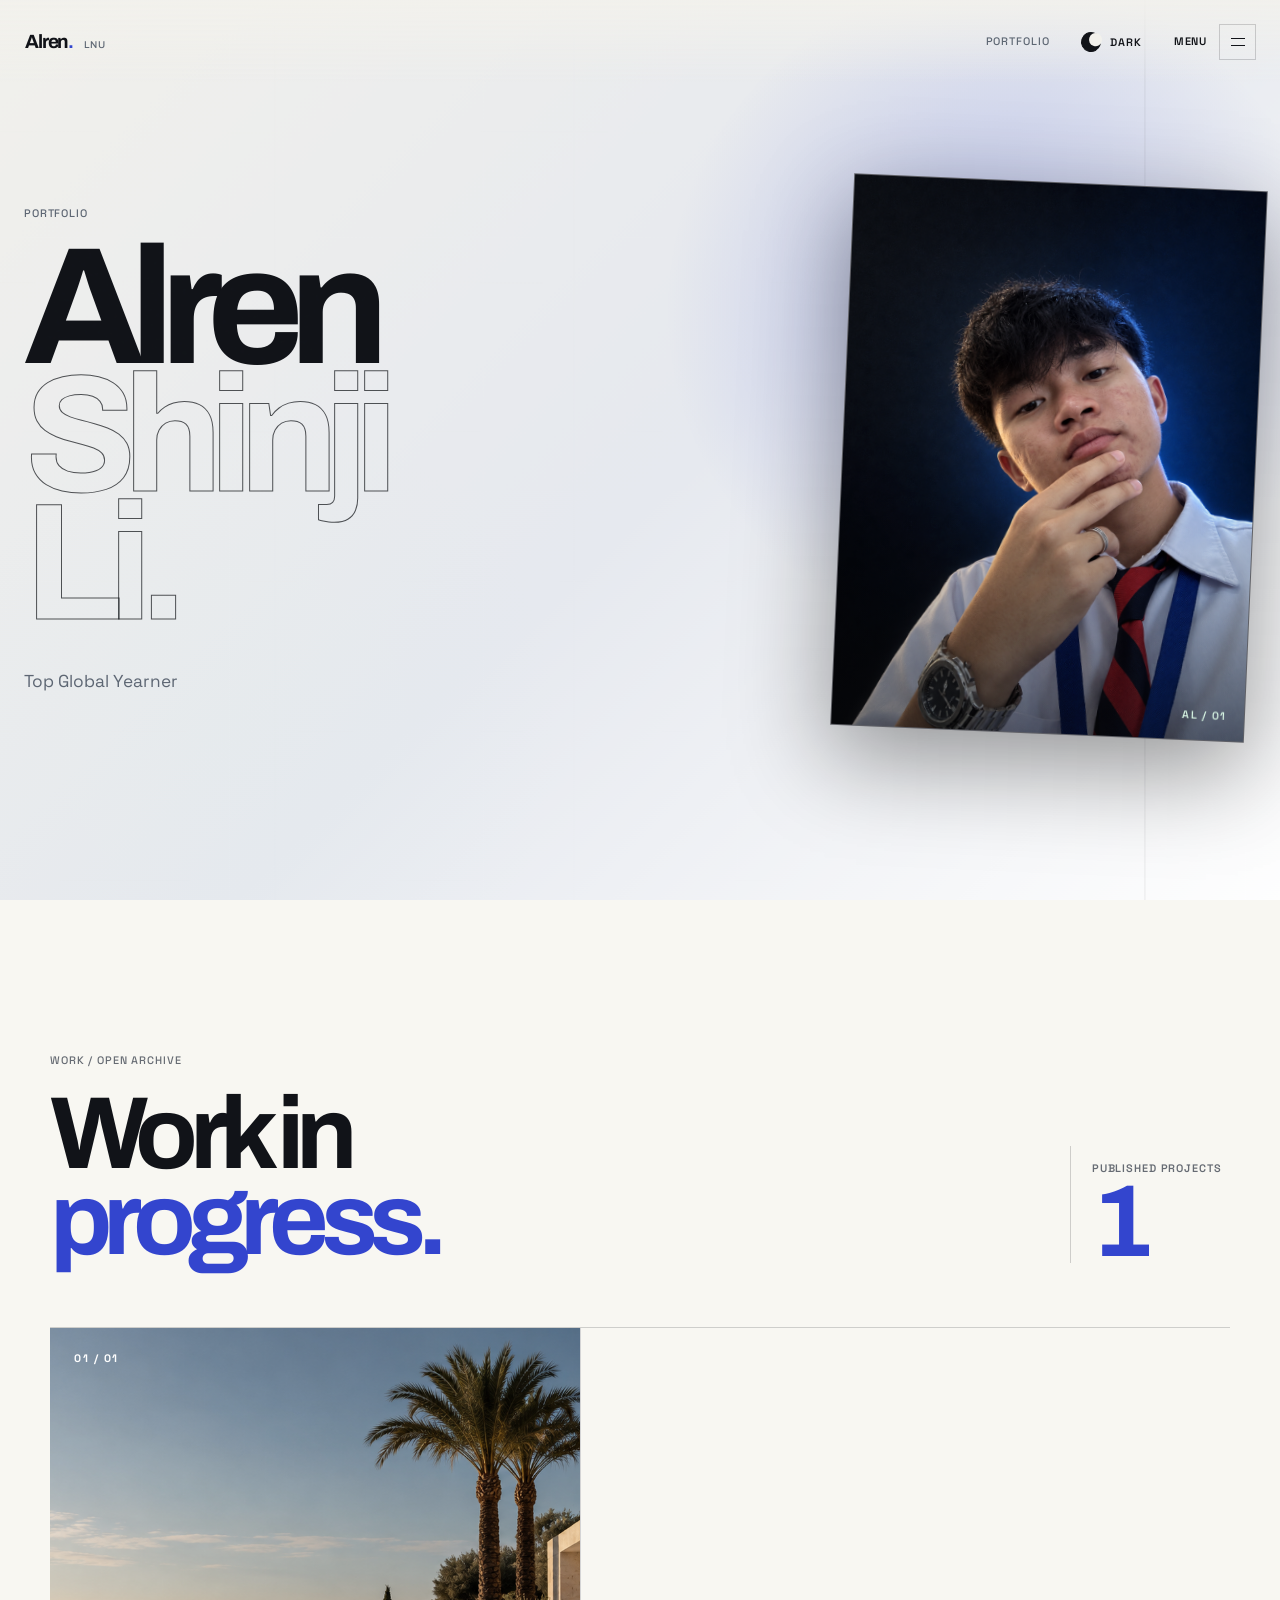
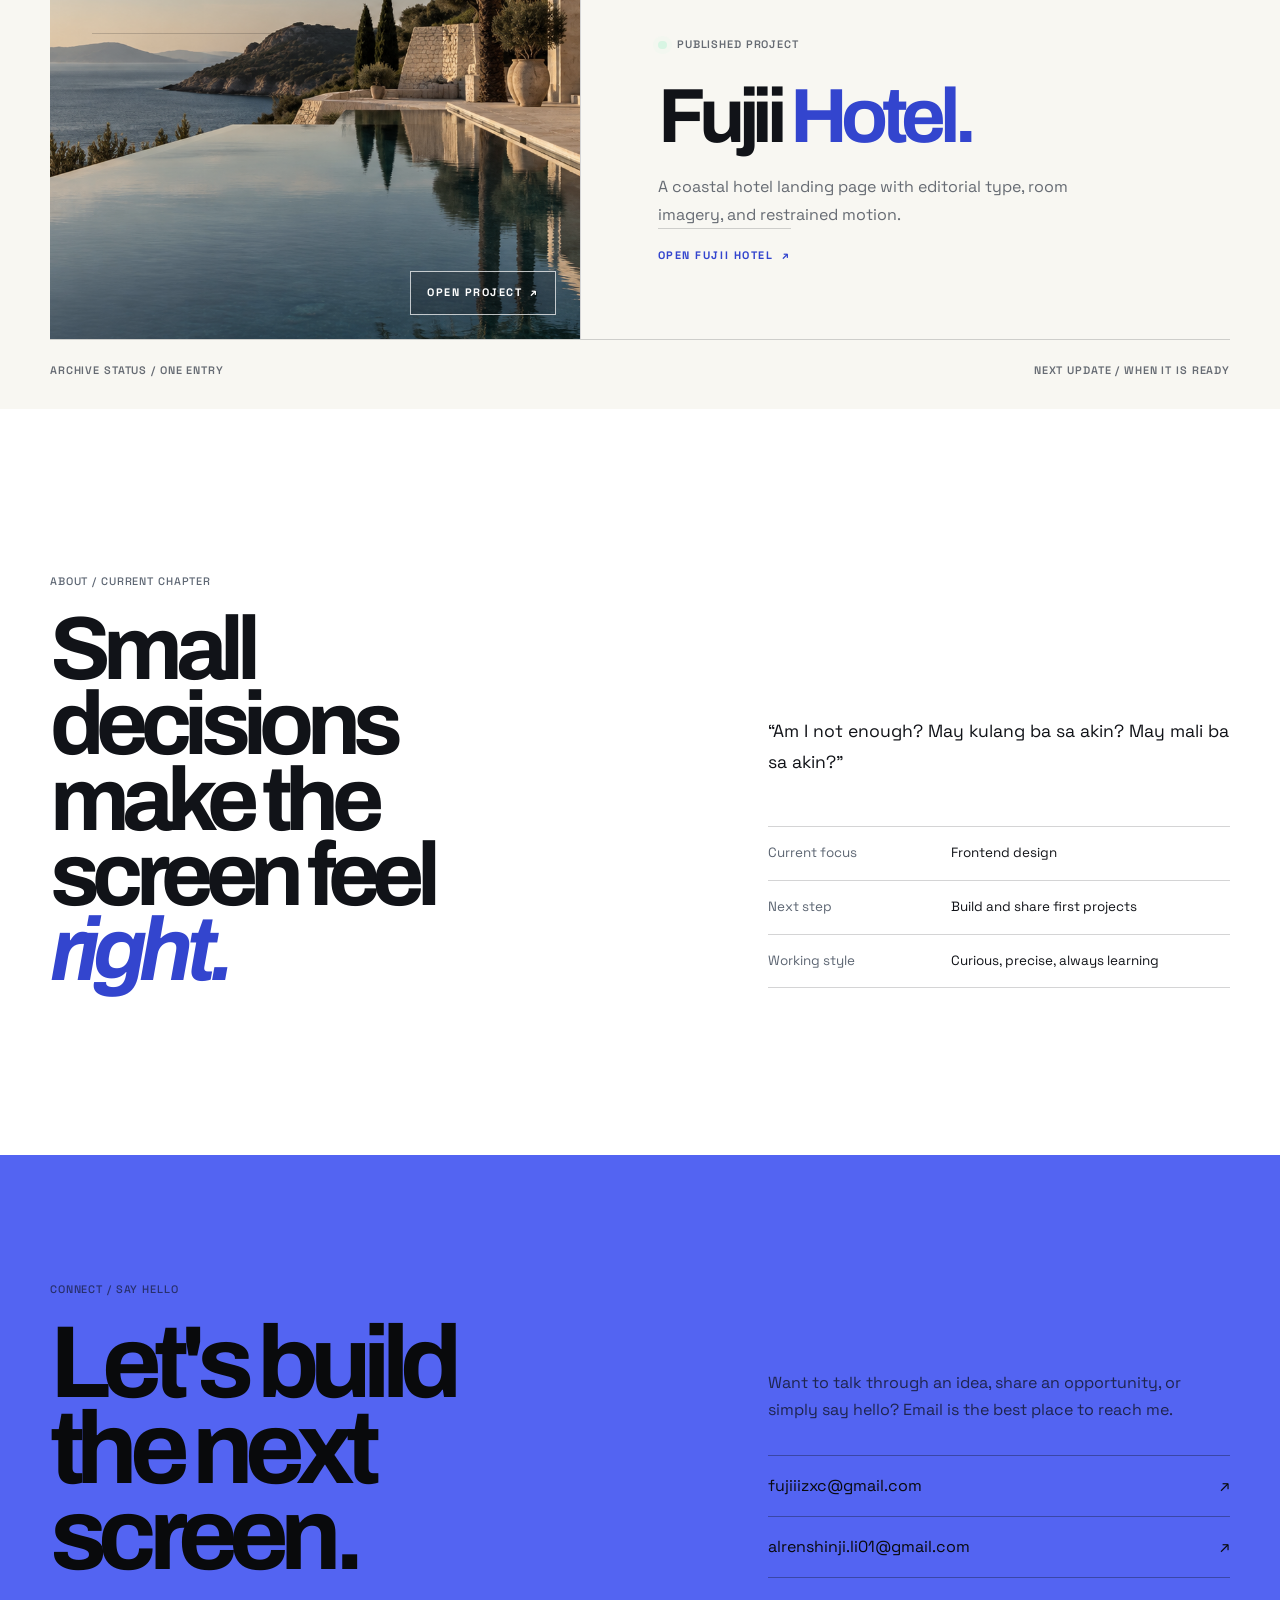
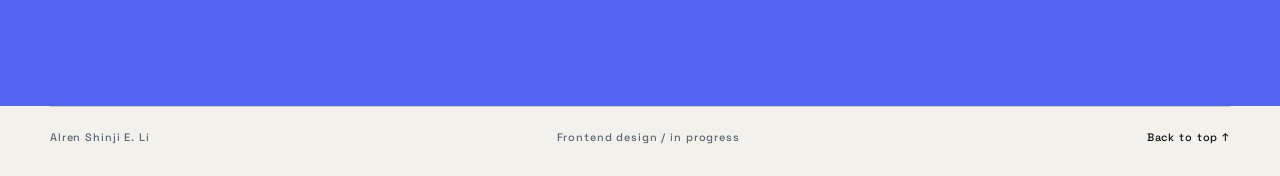
==== commit 755c5e50: "Update portfolio about copy" ====
--- a/Portfolio-Website/index.html
+++ b/Portfolio-Website/index.html
@@ -181,12 +181,7 @@
 
           <div class="about-copy" data-reveal>
             <p class="about-lead">
-              I&#39;m a fourth-year student from LNU exploring how thoughtful structure, visual rhythm,
-              and purposeful motion can turn a page into an experience people understand quickly.
-            </p>
-            <p>
-              My focus is frontend design: learning how to make interfaces feel as good to use as
-              they look, one careful decision at a time.
+              “Am I not enough? May kulang ba sa akin? May mali ba sa akin?”
             </p>
             <dl class="about-facts">
               <div>
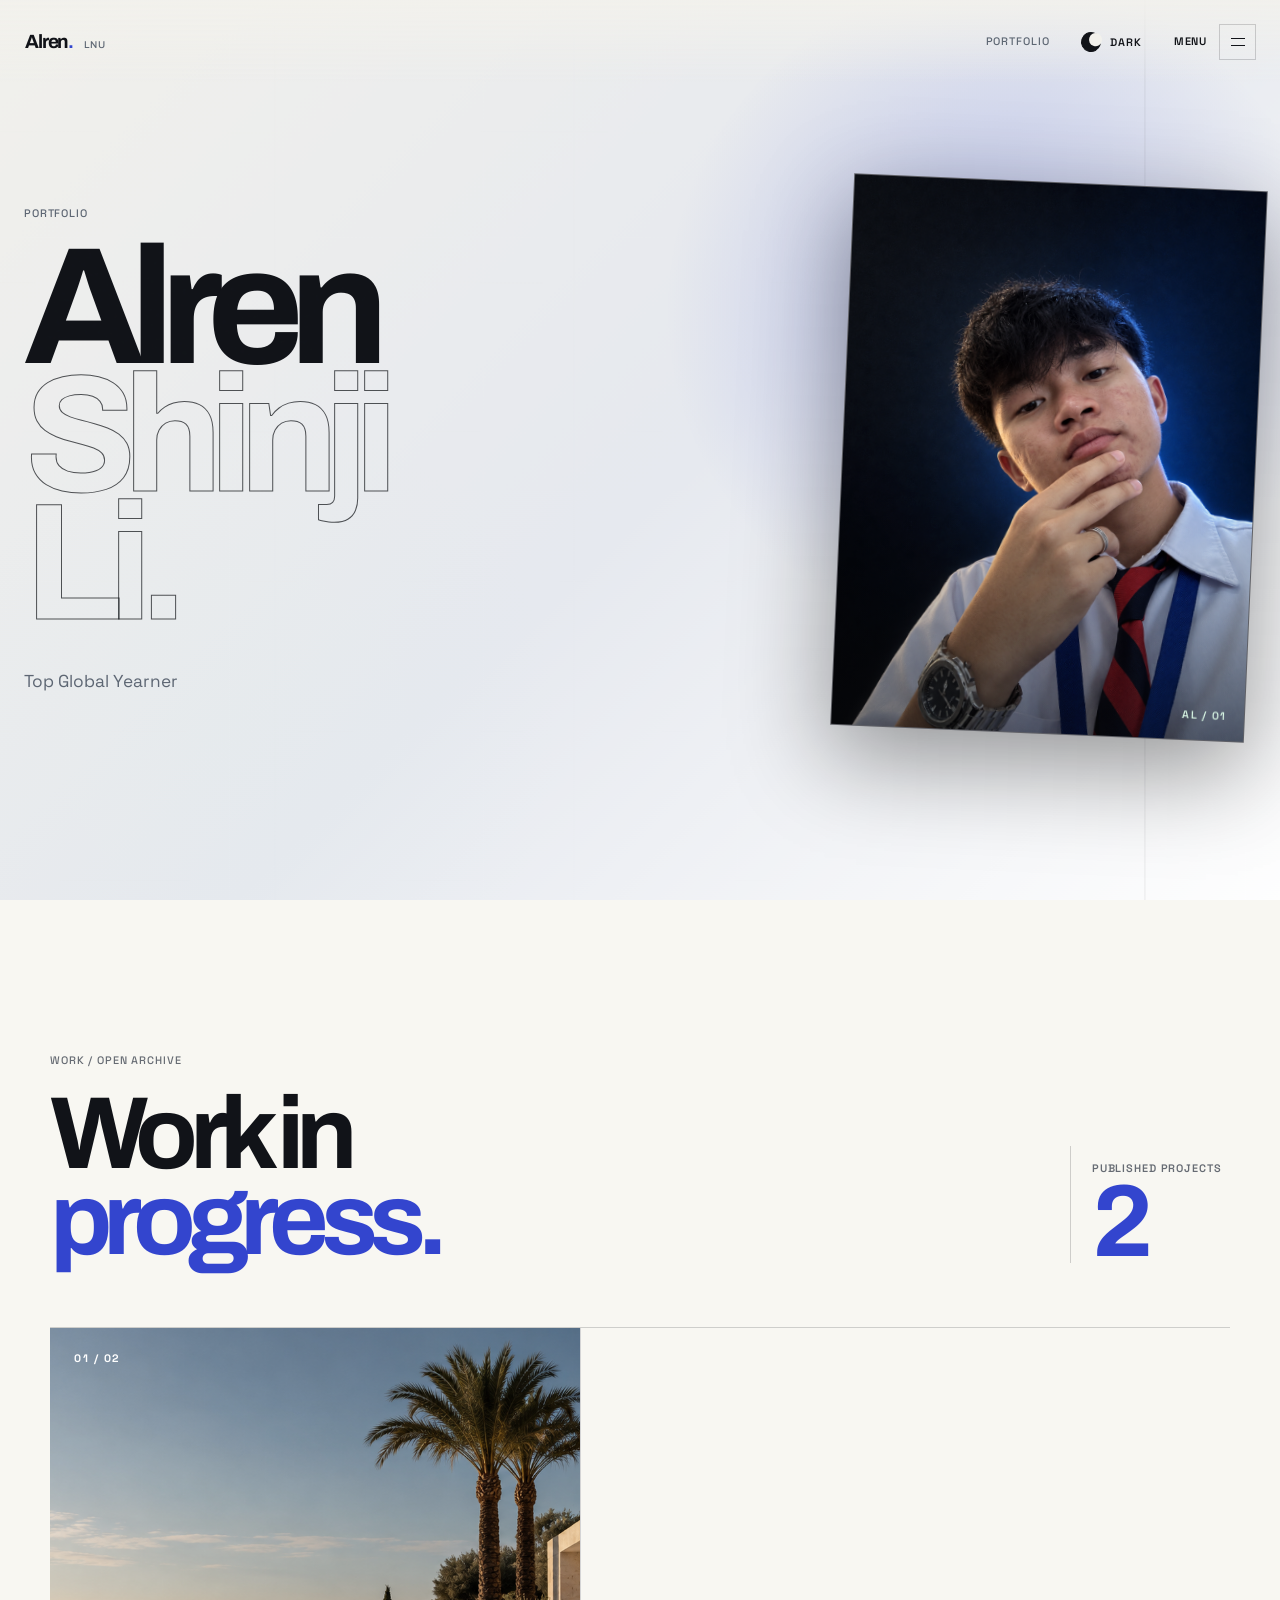
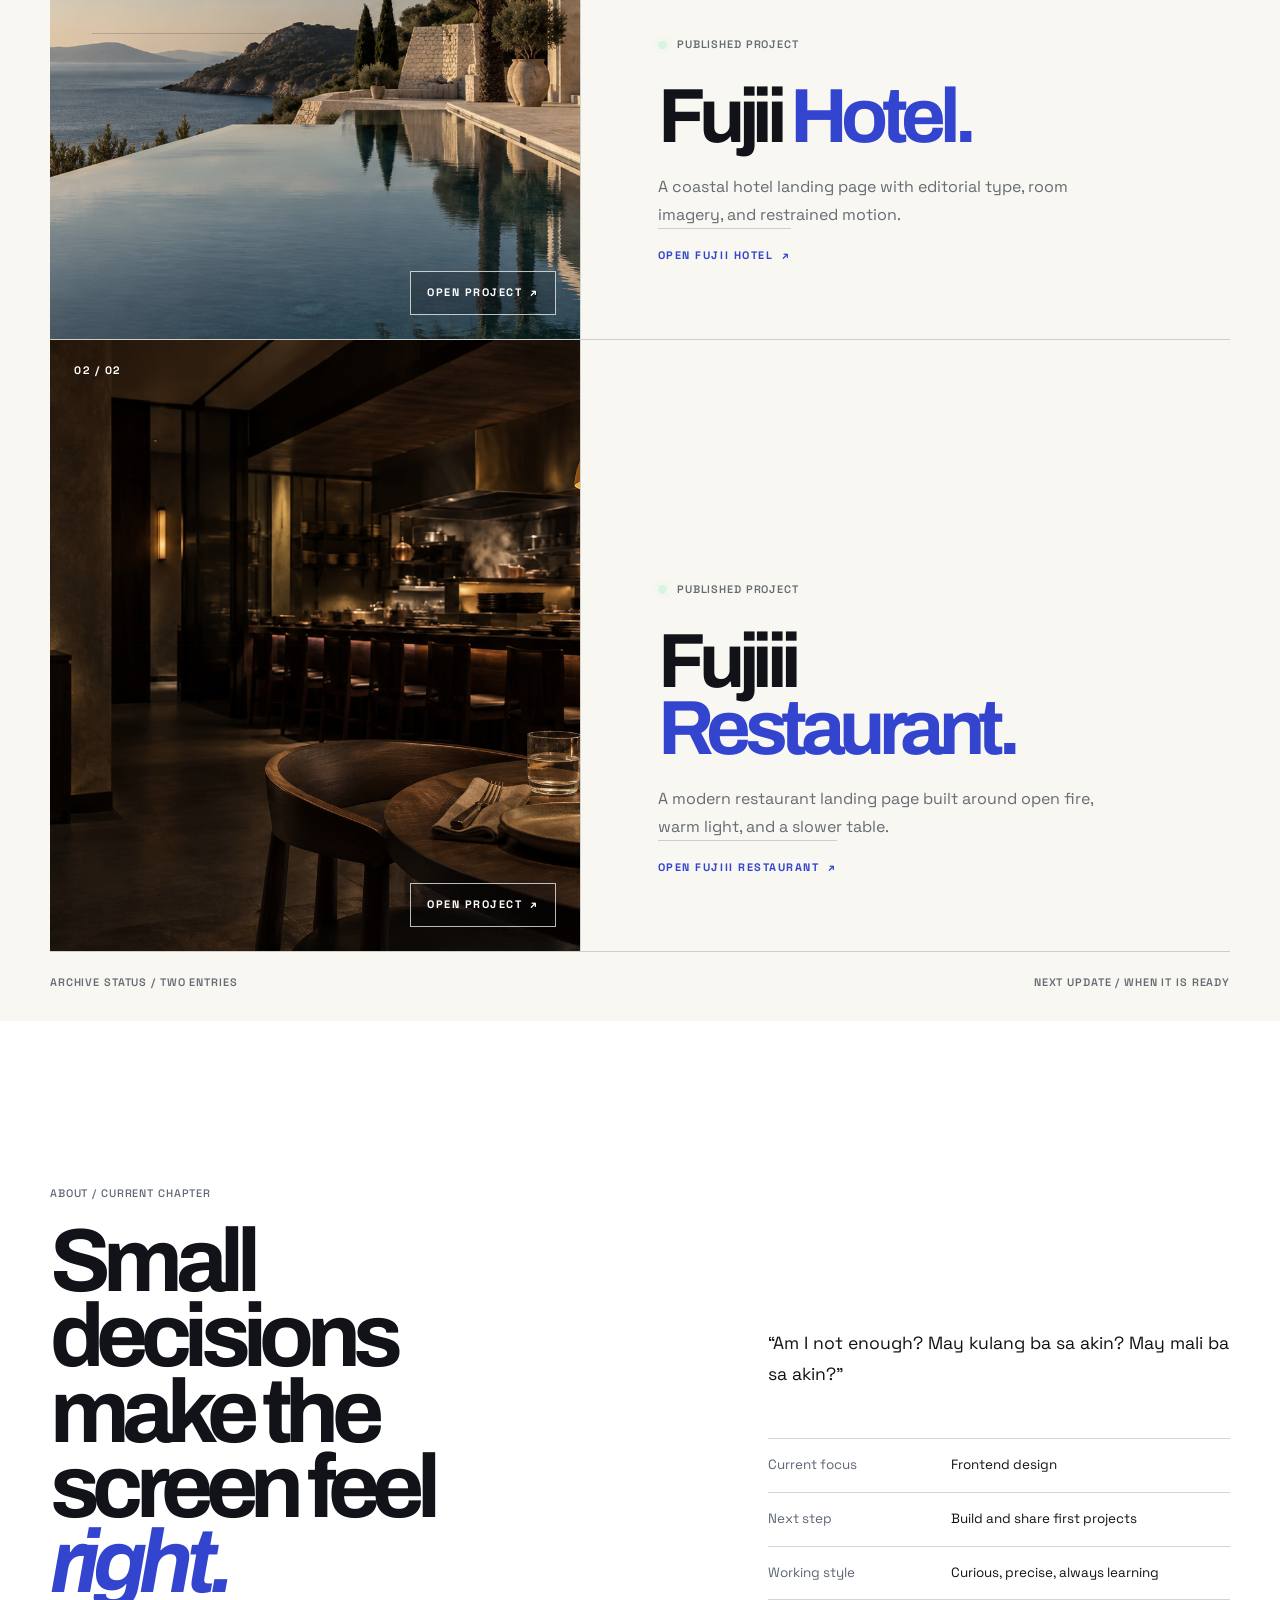
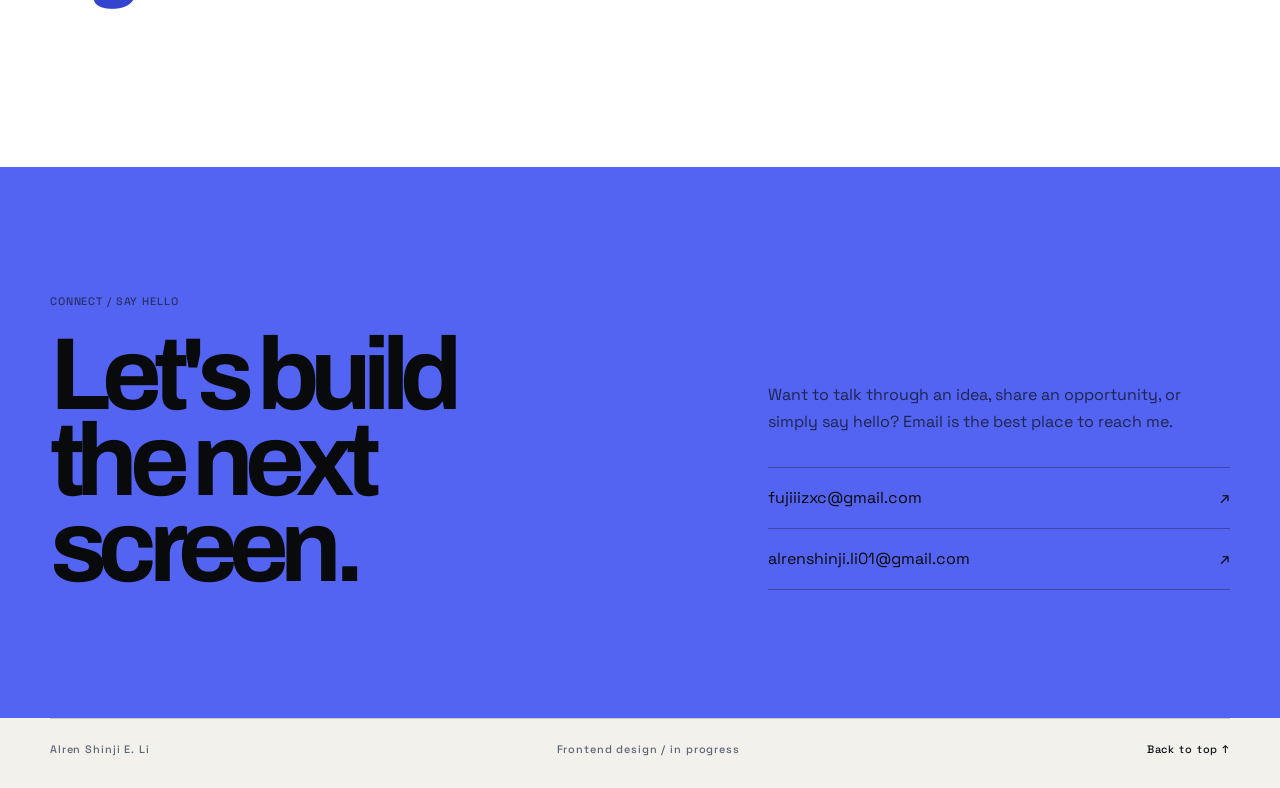
==== commit 487323d0: "Add Fujiii Restaurant to portfolio" ====
--- a/Portfolio-Website/index.html
+++ b/Portfolio-Website/index.html
@@ -135,11 +135,11 @@
               <p class="eyebrow">Work / open archive</p>
               <h2 id="work-title">Work in <em>progress.</em></h2>
             </div>
-      <div class="work-count" aria-label="One published project">
-        <span>Published projects</span>
-        <strong>1</strong>
-      </div>
-    </div>
+            <div class="work-count" aria-label="Two published projects">
+              <span>Published projects</span>
+              <strong>2</strong>
+            </div>
+          </div>
 
     <a
       class="work-board project-board"
@@ -154,7 +154,7 @@
           width="1536"
           height="864"
         />
-        <span class="project-board-index">01 / 01</span>
+        <span class="project-board-index">01 / 02</span>
         <span class="project-board-open">Open project <span aria-hidden="true">&#8599;</span></span>
       </div>
       <div class="work-board-copy project-board-copy">
@@ -165,8 +165,33 @@
       </div>
     </a>
 
+    <a
+      class="work-board project-board"
+      data-reveal
+      href="../Restaurants/index.html"
+      aria-label="Open Fujiii Restaurant project"
+    >
+      <div class="work-board-visual project-board-visual">
+        <img
+          src="../Restaurants/assets/restaurant-hero.png"
+          alt="Warmly lit Fujiii Restaurant interior with an open kitchen and a set table"
+          width="1536"
+          height="1024"
+          loading="lazy"
+        />
+        <span class="project-board-index">02 / 02</span>
+        <span class="project-board-open">Open project <span aria-hidden="true">&#8599;</span></span>
+      </div>
+      <div class="work-board-copy project-board-copy">
+        <p class="work-status"><span class="work-status-dot"></span>Published project</p>
+        <h3>Fujiii <em>Restaurant.</em></h3>
+        <p>A modern restaurant landing page built around open fire, warm light, and a slower table.</p>
+        <span class="project-board-cta">Open Fujiii Restaurant <span aria-hidden="true">&#8599;</span></span>
+      </div>
+    </a>
+
     <div class="work-footer" data-reveal>
-      <span>Archive status / one entry</span>
+      <span>Archive status / two entries</span>
       <span>Next update / when it is ready</span>
     </div>
         </div>
